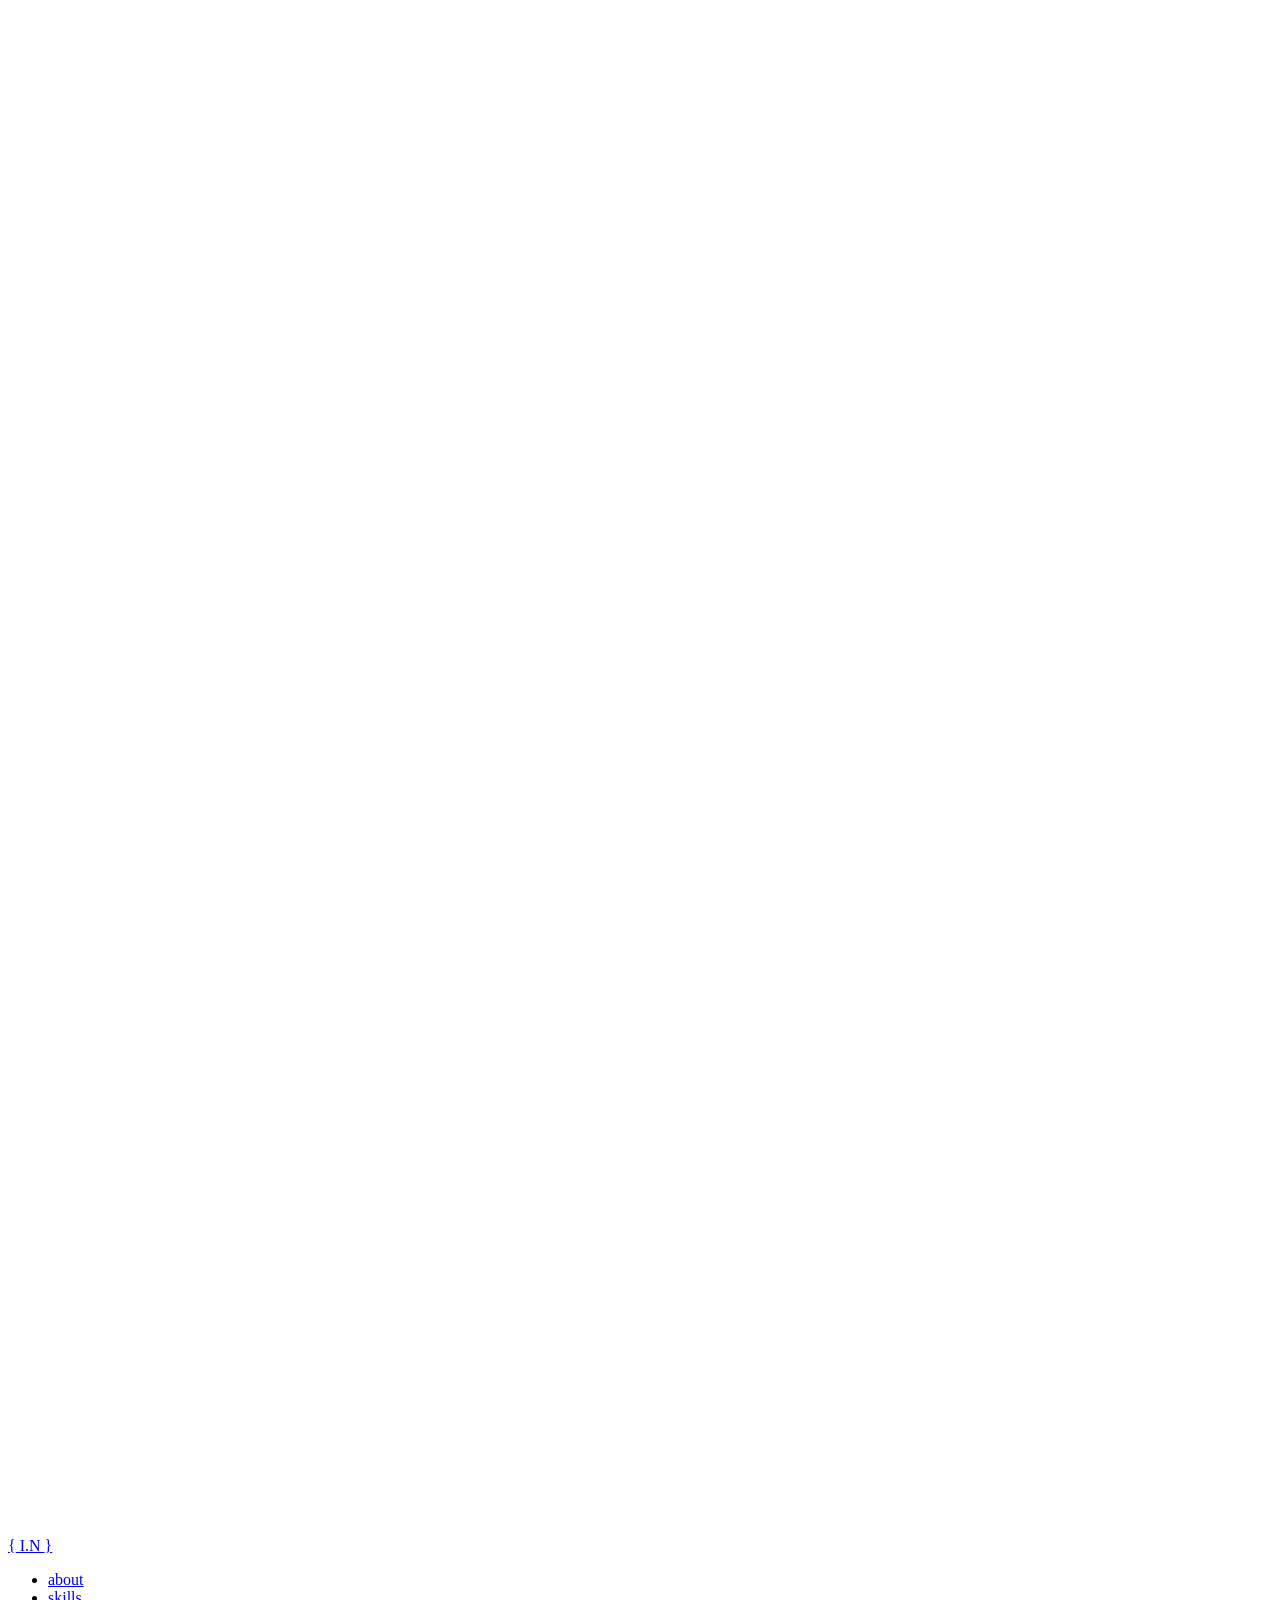
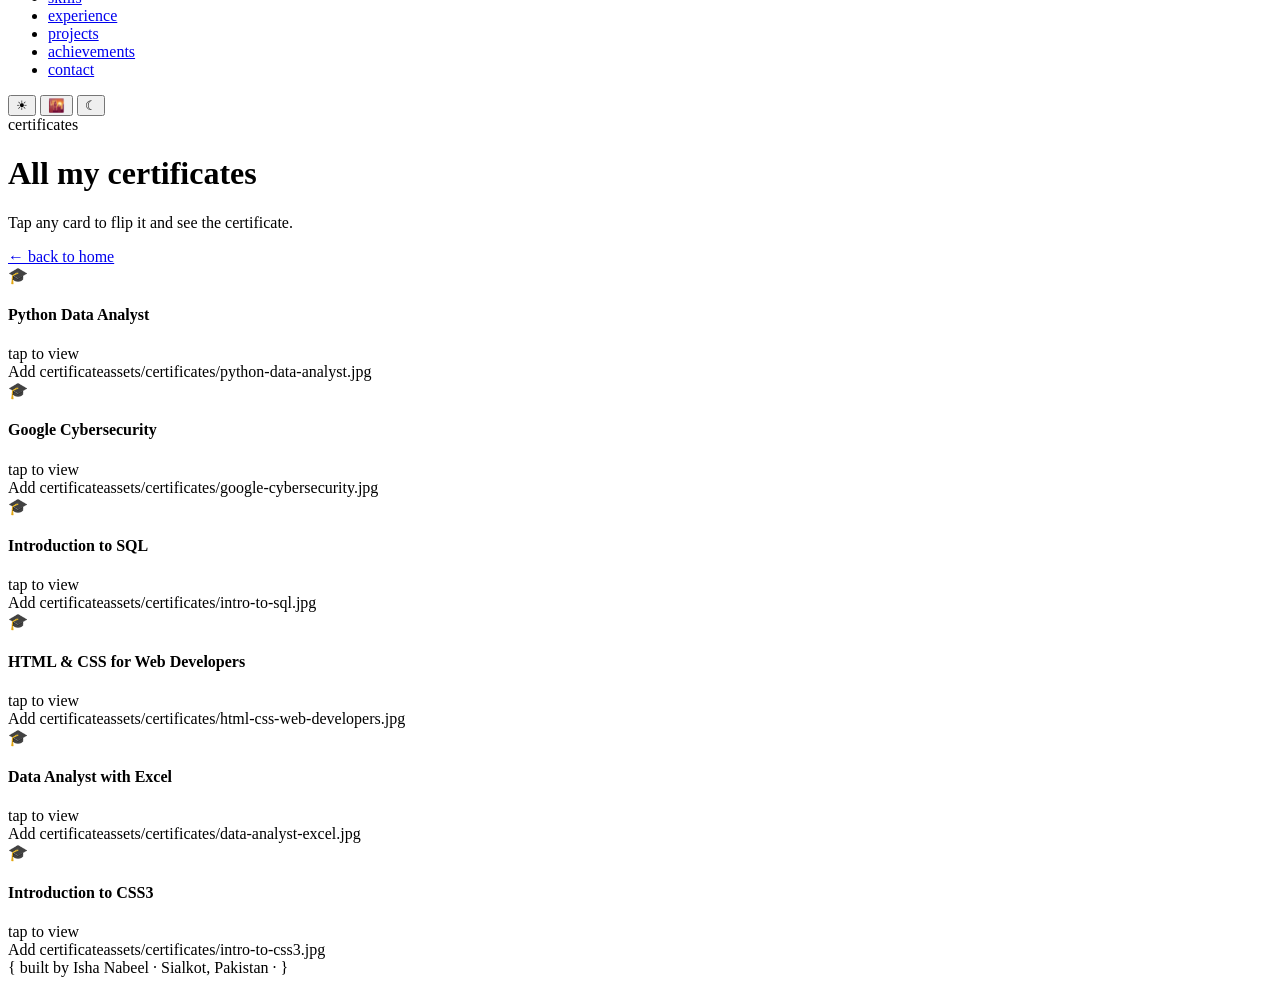
==== certificates.html @ 42d461b8 "Add files via upload" ====
<!DOCTYPE html>
<html lang="en" data-mode="day">
<head>
<meta charset="UTF-8">
<meta name="viewport" content="width=device-width, initial-scale=1.0">
<title>Certificates — Isha Nabeel</title>
<link rel="icon" type="image/png" href="favicon.png">
<link rel="preconnect" href="https://fonts.googleapis.com">
<link rel="preconnect" href="https://fonts.gstatic.com" crossorigin>
<link href="https://fonts.googleapis.com/css2?family=Space+Grotesk:wght@400;500;600;700&family=Inter:wght@400;500;600&family=JetBrains+Mono:wght@400;500;600&display=swap" rel="stylesheet">
<link rel="stylesheet" href="css/style.css">
</head>
<body data-page="certificates">

<div class="sky" id="sky">
  <div class="celestial"></div>
  <div class="cloud c1"><svg viewBox="0 0 200 80" fill="#ffffff"><ellipse cx="60" cy="50" rx="55" ry="26"/><ellipse cx="110" cy="35" rx="45" ry="30"/><ellipse cx="150" cy="52" rx="40" ry="22"/></svg></div>
  <div class="cloud c2"><svg viewBox="0 0 200 80" fill="#ffffff"><ellipse cx="60" cy="50" rx="55" ry="26"/><ellipse cx="110" cy="35" rx="45" ry="30"/><ellipse cx="150" cy="52" rx="40" ry="22"/></svg></div>
  <div class="cloud c3"><svg viewBox="0 0 200 80" fill="#ffffff"><ellipse cx="60" cy="50" rx="55" ry="26"/><ellipse cx="110" cy="35" rx="45" ry="30"/><ellipse cx="150" cy="52" rx="40" ry="22"/></svg></div>
  <div id="starfield"></div>
  <div id="fireflies"></div>
  <div class="skyline" id="skyline"></div>
</div>

<header>
  <a href="index.html" class="logo"><span class="bracket">{</span>&nbsp;I.N&nbsp;<span class="bracket">}</span></a>
  <nav>
    <ul>
      <li><a href="index.html#about" class="nav-link">about</a></li>
      <li><a href="index.html#skills" class="nav-link">skills</a></li>
      <li><a href="index.html#experience" class="nav-link">experience</a></li>
      <li><a href="projects.html" class="nav-link">projects</a></li>
      <li><a href="index.html#achievements" class="nav-link">achievements</a></li>
      <li><a href="index.html#contact" class="nav-link">contact</a></li>
    </ul>
  </nav>
  <div class="mode-toggle" id="modeToggle">
    <button data-mode="day" title="Day">☀</button>
    <button data-mode="evening" title="Evening">🌇</button>
    <button data-mode="night" title="Night">☾</button>
  </div>
</header>

<main>
  <div class="page-hero">
    <div class="eyebrow">certificates</div>
    <h1>All my certificates</h1>
    <p>Tap any card to flip it and see the certificate.</p>
    <a href="index.html" class="back-home">← back to home</a>
  </div>

  <section>
    <div class="flip-grid">
      <div class="flip-card reveal">
        <div class="flip-card-inner">
          <div class="flip-card-front">
            <span class="medal">🎓</span>
            <h4>Python Data Analyst</h4>
            <span class="flip-hint">tap to view</span>
          </div>
          <div class="flip-card-back">
            <img src="assets/certificates/python data analyst.jpg" alt="Python Data Analyst certificate" onerror="this.style.display='none'; this.nextElementSibling.style.display='flex';">
            <div class="img-placeholder">Add certificate<br><span>assets/certificates/python-data-analyst.jpg</span></div>
          </div>
        </div>
      </div>
      <div class="flip-card reveal">
        <div class="flip-card-inner">
          <div class="flip-card-front">
            <span class="medal">🎓</span>
            <h4>Google Cybersecurity</h4>
            <span class="flip-hint">tap to view</span>
          </div>
          <div class="flip-card-back">
            <img src="assets\certificates\GoogleCybersecurity.jpg" alt="Google Cybersecurity certificate" onerror="this.style.display='none'; this.nextElementSibling.style.display='flex';">
            <div class="img-placeholder">Add certificate<br><span>assets/certificates/google-cybersecurity.jpg</span></div>
          </div>
        </div>
      </div>
      <div class="flip-card reveal">
        <div class="flip-card-inner">
          <div class="flip-card-front">
            <span class="medal">🎓</span>
            <h4>Introduction to SQL</h4>
            <span class="flip-hint">tap to view</span>
          </div>
          <div class="flip-card-back">
            <img src="assets/certificates/SQL.jpg" alt="Introduction to SQL certificate" onerror="this.style.display='none'; this.nextElementSibling.style.display='flex';">
            <div class="img-placeholder">Add certificate<br><span>assets/certificates/intro-to-sql.jpg</span></div>
          </div>
        </div>
      </div>
      <div class="flip-card reveal">
        <div class="flip-card-inner">
          <div class="flip-card-front">
            <span class="medal">🎓</span>
            <h4>HTML &amp; CSS for Web Developers</h4>
            <span class="flip-hint">tap to view</span>
          </div>
          <div class="flip-card-back">
            <img src="assets/certificates/htmlcss.jpg" alt="HTML and CSS for Web Developers certificate" onerror="this.style.display='none'; this.nextElementSibling.style.display='flex';">
            <div class="img-placeholder">Add certificate<br><span>assets/certificates/html-css-web-developers.jpg</span></div>
          </div>
        </div>
      </div>
      <div class="flip-card reveal">
        <div class="flip-card-inner">
          <div class="flip-card-front">
            <span class="medal">🎓</span>
            <h4>Data Analyst with Excel</h4>
            <span class="flip-hint">tap to view</span>
          </div>
          <div class="flip-card-back">
            <img src="assets/certificates/data_analysis_excel.jpg" alt="Data Analyst with Excel certificate" onerror="this.style.display='none'; this.nextElementSibling.style.display='flex';">
            <div class="img-placeholder">Add certificate<br><span>assets/certificates/data-analyst-excel.jpg</span></div>
          </div>
        </div>
      </div>
      <div class="flip-card reveal">
        <div class="flip-card-inner">
          <div class="flip-card-front">
            <span class="medal">🎓</span>
            <h4>Introduction to CSS3</h4>
            <span class="flip-hint">tap to view</span>
          </div>
          <div class="flip-card-back">
            <img src="assets/certificates/intro to css3.jpg" alt="Introduction to CSS3 certificate" onerror="this.style.display='none'; this.nextElementSibling.style.display='flex';">
            <div class="img-placeholder">Add certificate<br><span>assets/certificates/intro-to-css3.jpg</span></div>
          </div>
        </div>
      </div>
    </div>
  </section>

  <footer>{ built by Isha Nabeel · Sialkot, Pakistan · <span id="year"></span> }</footer>
</main>

<script src="js/script.js"></script>
</body>
</html>
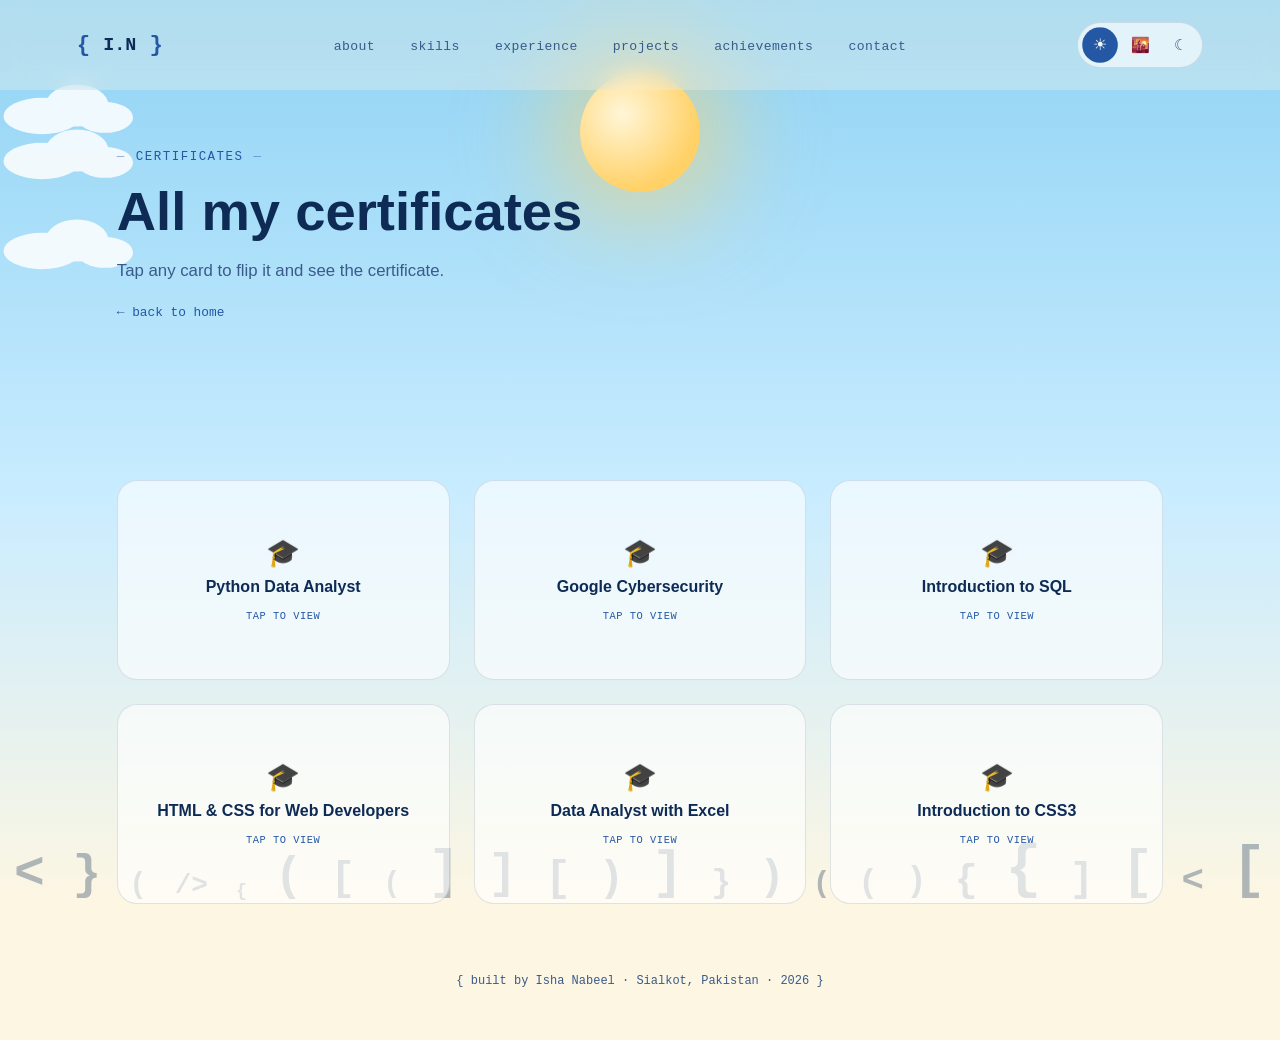
==== commit e04922a5: "Fix image source for Python Data Analyst certificate" ====
--- a/certificates.html
+++ b/certificates.html
@@ -59,7 +59,7 @@
             <span class="flip-hint">tap to view</span>
           </div>
           <div class="flip-card-back">
-            <img src="assets/certificates/python data analyst.jpg" alt="Python Data Analyst certificate" onerror="this.style.display='none'; this.nextElementSibling.style.display='flex';">
+            <img src="assets/certificates/pythondataanalyst.jpg" alt="Python Data Analyst certificate" onerror="this.style.display='none'; this.nextElementSibling.style.display='flex';">
             <div class="img-placeholder">Add certificate<br><span>assets/certificates/python-data-analyst.jpg</span></div>
           </div>
         </div>
--- a/css/style.css
+++ b/css/style.css
@@ -0,0 +1,304 @@
+/* ============ RESET & BASE ============ */
+* { margin:0; padding:0; box-sizing:border-box; }
+html { scroll-behavior:smooth; }
+body {
+  font-family:'Inter', sans-serif;
+  color: var(--text);
+  overflow-x:hidden;
+  background: var(--sky-bottom);
+  transition: color .8s ease, background .8s ease;
+}
+img { display:block; max-width:100%; }
+a { color:inherit; text-decoration:none; }
+ul { list-style:none; }
+::selection { background: var(--accent); color:#fff; }
+
+/* ============ MODE TOKENS ============ */
+:root {
+  --font-display:'Space Grotesk', sans-serif;
+  --font-mono:'JetBrains Mono', monospace;
+  --radius: 20px;
+}
+html[data-mode="day"] {
+  --sky-top:#8fd3f4;
+  --sky-mid:#c9ecff;
+  --sky-bottom:#fdf6e3;
+  --text:#0d2b55;
+  --text-soft:#3a5a8a;
+  --accent:#2457a4;
+  --accent-soft:#4a7fc1;
+  --card-bg: rgba(255,255,255,0.62);
+  --card-border: rgba(13,43,85,0.12);
+  --glow: #ffd166;
+}
+html[data-mode="evening"] {
+  --sky-top:#3b2a5c;
+  --sky-mid:#a8567e;
+  --sky-bottom:#ffb37a;
+  --text:#2c1b3d;
+  --text-soft:#5b3a63;
+  --accent:#c1487a;
+  --accent-soft:#e28a4d;
+  --card-bg: rgba(255,244,236,0.55);
+  --card-border: rgba(44,27,61,0.15);
+  --glow: #ff9d5c;
+}
+html[data-mode="night"] {
+  --sky-top:#050914;
+  --sky-mid:#0d2b55;
+  --sky-bottom:#1a3a6b;
+  --text:#eaf1fb;
+  --text-soft:#a8c8e8;
+  --accent:#a8c8e8;
+  --accent-soft:#4a7fc1;
+  --card-bg: rgba(13,43,85,0.45);
+  --card-border: rgba(168,200,232,0.18);
+  --glow:#a8c8e8;
+}
+
+/* ============ SKY BACKDROP ============ */
+.sky {
+  position:fixed; inset:0; z-index:-3; overflow:hidden;
+  background: linear-gradient(180deg, var(--sky-top) 0%, var(--sky-mid) 55%, var(--sky-bottom) 100%);
+  transition: background 1.4s ease;
+}
+.celestial {
+  position:absolute; left:50%; width:120px; height:120px; border-radius:50%;
+  transform:translateX(-50%);
+  transition: top 1.4s ease, background 1.4s ease, box-shadow 1.4s ease, opacity 1s ease;
+}
+html[data-mode="day"] .celestial { top:8%; background:radial-gradient(circle at 35% 35%, #fff6d8, #ffd166 70%); box-shadow:0 0 90px 30px rgba(255,209,102,0.55); }
+html[data-mode="evening"] .celestial { top:38%; background:radial-gradient(circle at 35% 35%, #ffe3c2, #ff8a4c 75%); box-shadow:0 0 110px 40px rgba(255,138,76,0.5); }
+html[data-mode="night"] .celestial { top:10%; width:80px; height:80px; background:radial-gradient(circle at 32% 32%, #ffffff, #dbe6f5 60%, #c3d3ea 100%); box-shadow:0 0 60px 12px rgba(220,232,248,0.35); }
+.celestial::after{ content:""; position:absolute; inset:0; border-radius:50%; opacity:0; transition:opacity 1s ease;}
+html[data-mode="night"] .celestial::after{
+  opacity:1;
+  background: radial-gradient(circle at 68% 30%, transparent 12%, rgba(160,180,210,0.55) 13%, transparent 14%),
+              radial-gradient(circle at 40% 60%, transparent 8%, rgba(160,180,210,0.5) 9%, transparent 10%),
+              radial-gradient(circle at 55% 45%, transparent 6%, rgba(160,180,210,0.5) 7%, transparent 8%);
+}
+@keyframes drift { from{ transform:translateX(-10%);} to{ transform:translateX(110%);} }
+.cloud { position:absolute; opacity:0; transition:opacity 1.2s ease; filter:blur(0.5px); }
+html[data-mode="day"] .cloud { opacity:0.85; }
+.cloud svg{ width:140px; }
+.cloud.c1{ top:14%; animation:drift 46s linear infinite; }
+.cloud.c2{ top:24%; width:90px; animation:drift 60s linear infinite; animation-delay:-15s;}
+.cloud.c3{ top:9%; animation:drift 70s linear infinite; animation-delay:-40s;}
+
+.star { position:absolute; width:3px; height:3px; background:#fff; border-radius:50%; opacity:0; transition:opacity 1.2s ease; }
+html[data-mode="night"] .star { opacity:var(--tw,1); animation: twinkle 3.2s ease-in-out infinite; }
+@keyframes twinkle { 0%,100%{ opacity:.25; transform:scale(1);} 50%{ opacity:1; transform:scale(1.4);} }
+
+.firefly{ position:absolute; width:5px; height:5px; border-radius:50%; background:#ffd39b; opacity:0; box-shadow:0 0 8px 2px rgba(255,180,110,0.8); transition:opacity 1.2s ease;}
+html[data-mode="evening"] .firefly{ opacity:.9; animation: floaty 7s ease-in-out infinite; }
+@keyframes floaty { 0%,100%{ transform:translate(0,0);} 25%{transform:translate(12px,-18px);} 50%{transform:translate(-8px,-6px);} 75%{transform:translate(10px,10px);} }
+
+.skyline { position:absolute; bottom:0; left:0; width:100%; display:flex; align-items:flex-end; justify-content:space-around; opacity:0.9; color: var(--text); transition:color 1.4s ease, opacity 1.4s ease; pointer-events:none; }
+.skyline span{ font-family:var(--font-mono); font-weight:600; line-height:1; opacity:.35; }
+
+/* ============ NAV ============ */
+header{
+  position:fixed; top:0; left:0; width:100%; z-index:50;
+  display:flex; align-items:center; justify-content:space-between;
+  padding:22px 6vw; backdrop-filter:blur(10px);
+  background: color-mix(in srgb, var(--sky-bottom) 30%, transparent);
+  transition:background .8s ease;
+}
+.logo{ font-family:var(--font-mono); font-weight:600; font-size:1.15rem; display:flex; align-items:center; gap:2px; color:var(--text);}
+.logo .bracket{ color:var(--accent); font-size:1.4rem; }
+nav ul{ display:flex; gap:2.2rem; }
+nav a{ font-family:var(--font-mono); font-size:.82rem; letter-spacing:.03em; color:var(--text-soft); position:relative; padding-bottom:4px;}
+nav a::after{ content:""; position:absolute; left:0; bottom:0; width:0; height:1.5px; background:var(--accent); transition:width .3s ease;}
+nav a:hover::after, nav a.active::after{ width:100%; }
+nav a:hover, nav a.active{ color:var(--text); }
+
+.mode-toggle{ display:flex; gap:6px; background:var(--card-bg); border:1px solid var(--card-border); border-radius:999px; padding:5px; }
+.mode-toggle button{
+  border:none; background:transparent; cursor:pointer; width:34px; height:34px; border-radius:999px;
+  display:flex; align-items:center; justify-content:center; font-size:15px; color:var(--text-soft);
+  transition:background .3s ease, color .3s ease, transform .3s ease;
+}
+.mode-toggle button.active{ background:var(--accent); color:#fff; transform:scale(1.05); }
+.mode-toggle button:hover{ transform:scale(1.1); }
+
+@media (max-width:820px){ nav ul{ display:none; } header{ padding:18px 5vw; } }
+
+/* ============ LAYOUT HELPERS ============ */
+section{ padding:140px 6vw 40px; max-width:1200px; margin:0 auto; position:relative; }
+.eyebrow{ font-family:var(--font-mono); font-size:.78rem; letter-spacing:.12em; text-transform:uppercase; color:var(--accent); display:flex; align-items:center; gap:10px; margin-bottom:18px;}
+.eyebrow::before, .eyebrow::after{ content:"—"; opacity:.5; }
+h1,h2,h3{ font-family:var(--font-display); font-weight:600; line-height:1.1; }
+.reveal{ opacity:0; transform:translateY(28px); transition:opacity .8s ease, transform .8s ease; }
+.reveal.in{ opacity:1; transform:translateY(0); }
+.section-title{ font-size:clamp(1.8rem,4vw,2.6rem); margin-bottom:36px; }
+
+/* ============ PAGE HERO (subpages: projects / certificates) ============ */
+.page-hero{ padding:150px 6vw 20px; max-width:1200px; margin:0 auto; }
+.page-hero h1{ font-size:clamp(2.2rem,5vw,3.4rem); color:var(--text); margin-bottom:16px; }
+.page-hero p{ color:var(--text-soft); font-size:1.05rem; max-width:600px; line-height:1.6; }
+.back-home{ display:inline-flex; align-items:center; gap:6px; font-family:var(--font-mono); font-size:.8rem; color:var(--accent); margin-top:20px; }
+.back-home:hover{ text-decoration:underline; }
+
+/* ============ HERO ============ */
+.hero{ min-height:100vh; display:flex; align-items:center; padding-top:120px; }
+.hero-grid{ display:grid; grid-template-columns:1.15fr 0.85fr; gap:40px; align-items:center; width:100%; }
+.hero-eyebrow{ font-family:var(--font-mono); color:var(--accent-soft); font-size:.9rem; letter-spacing:.08em; margin-bottom:18px; }
+.hero h1{ font-size:clamp(2.6rem, 6vw, 4.6rem); color:var(--text); }
+.hero h1 .accent{ color:var(--accent); }
+.hero-sub{ margin-top:22px; font-size:1.15rem; color:var(--text-soft); max-width:560px; line-height:1.6; min-height:1.6em; }
+.hero-sub .cursor{ display:inline-block; width:2px; background:var(--accent); margin-left:2px; animation:blink 1s step-end infinite; }
+@keyframes blink{ 50%{ opacity:0; } }
+.hero-actions{ display:flex; gap:16px; margin-top:36px; flex-wrap:wrap; }
+.btn{
+  font-family:var(--font-mono); font-size:.85rem; padding:14px 26px; border-radius:999px; border:1.5px solid var(--accent);
+  transition:transform .25s ease, background .25s ease, color .25s ease, box-shadow .25s ease; cursor:pointer; display:inline-flex; align-items:center; gap:8px;
+}
+.btn.primary{ background:var(--accent); color:#fff; }
+.btn.primary:hover{ transform:translateY(-3px); box-shadow:0 10px 26px -8px var(--accent); }
+.btn.ghost{ color:var(--text); }
+.btn.ghost:hover{ transform:translateY(-3px); background:var(--card-bg); }
+
+.hero-portrait{ position:relative; display:flex; justify-content:center; }
+.portrait-frame{
+  position:relative; width:min(360px,80%); aspect-ratio:1/1; border-radius:38% 62% 60% 40% / 45% 40% 60% 55%;
+  overflow:hidden; border:3px solid var(--card-border); box-shadow:0 30px 60px -20px rgba(0,0,0,0.35);
+  animation: blobFloat 8s ease-in-out infinite;
+  background: var(--card-bg);
+}
+@keyframes blobFloat{ 0%,100%{ border-radius:38% 62% 60% 40% / 45% 40% 60% 55%; transform:translateY(0);} 50%{ border-radius:58% 42% 40% 60% / 40% 60% 40% 60%; transform:translateY(-14px);} }
+.portrait-frame img{ position:absolute; inset:0; width:100%; height:100%; object-fit:cover; opacity:0; transition:opacity 1s ease; }
+.portrait-frame img.active{ opacity:1; }
+.portrait-ring{ position:absolute; inset:-14px; border-radius:inherit; border:1.5px dashed var(--accent-soft); opacity:.5; animation:spin 30s linear infinite; }
+@keyframes spin{ to{ transform:rotate(360deg);} }
+.chip-tag{
+  position:absolute; font-family:var(--font-mono); font-size:.72rem; padding:8px 14px; border-radius:999px;
+  background:var(--card-bg); border:1px solid var(--card-border); color:var(--text); backdrop-filter:blur(6px);
+  animation:floaty2 5s ease-in-out infinite;
+}
+@keyframes floaty2{ 0%,100%{ transform:translateY(0);} 50%{ transform:translateY(-10px);} }
+.chip-tag.t1{ top:6%; left:-4%; animation-delay:.2s; }
+.chip-tag.t2{ bottom:10%; right:-6%; animation-delay:1.2s; }
+.chip-tag.t3{ top:44%; right:-10%; animation-delay:.6s; }
+
+.scroll-cue{ position:absolute; bottom:26px; left:50%; transform:translateX(-50%); font-family:var(--font-mono); font-size:.7rem; color:var(--text-soft); display:flex; flex-direction:column; align-items:center; gap:8px; }
+.scroll-cue .line{ width:1.5px; height:34px; background:linear-gradient(var(--accent), transparent); animation:scrollLine 1.8s ease-in-out infinite; }
+@keyframes scrollLine{ 0%{ opacity:0; transform:scaleY(0.2); transform-origin:top;} 40%{opacity:1; transform:scaleY(1); transform-origin:top;} 100%{opacity:0; transform:scaleY(1); transform-origin:bottom;} }
+
+/* ============ ABOUT / STATS ============ */
+.about-grid{ display:grid; grid-template-columns:1.2fr 1fr; gap:50px; align-items:start; }
+.lede{ font-size:1.2rem; line-height:1.75; color:var(--text-soft); }
+.lede strong{ color:var(--text); font-weight:600; }
+.stats{ display:grid; grid-template-columns:1fr 1fr; gap:18px; }
+.stat-card{
+  background:var(--card-bg); border:1px solid var(--card-border); border-radius:var(--radius); padding:24px;
+  transition:transform .3s ease, box-shadow .3s ease;
+}
+.stat-card:hover{ transform:translateY(-6px); box-shadow:0 20px 40px -18px rgba(0,0,0,0.3); }
+.stat-num{ font-family:var(--font-display); font-size:2.4rem; color:var(--accent); }
+.stat-label{ font-family:var(--font-mono); font-size:.75rem; color:var(--text-soft); margin-top:6px; letter-spacing:.03em; }
+
+/* ============ SKILLS ============ */
+.skill-groups{ display:grid; grid-template-columns:repeat(2,1fr); gap:30px; }
+.skill-group{ background:var(--card-bg); border:1px solid var(--card-border); border-radius:var(--radius); padding:28px; }
+.skill-group h3{ font-size:1.05rem; margin-bottom:16px; color:var(--text); }
+.tag-cloud{ display:flex; flex-wrap:wrap; gap:9px; }
+.tag{
+  font-family:var(--font-mono); font-size:.78rem; padding:7px 13px; border-radius:8px; border:1px solid var(--card-border);
+  color:var(--text-soft); opacity:0; transform:translateY(10px); transition:opacity .5s ease, transform .5s ease, background .25s ease, color .25s ease, border-color .25s ease;
+}
+.skill-group.in .tag{ opacity:1; transform:translateY(0); }
+.tag:hover{ background:var(--accent); color:#fff; border-color:var(--accent); }
+
+/* ============ TIMELINE (experience + education) ============ */
+.timeline{ position:relative; padding-left:34px; }
+.timeline::before{ content:""; position:absolute; left:6px; top:6px; bottom:6px; width:1.5px; background:linear-gradient(var(--accent), transparent); }
+.tl-item{ position:relative; padding-bottom:38px; }
+.tl-item:last-child{ padding-bottom:0; }
+.tl-item::before{ content:""; position:absolute; left:-34px; top:4px; width:11px; height:11px; border-radius:50%; background:var(--accent); box-shadow:0 0 0 4px var(--card-bg); }
+.tl-date{ font-family:var(--font-mono); font-size:.75rem; color:var(--accent-soft); margin-bottom:6px; display:block;}
+.tl-item h3{ font-size:1.15rem; margin-bottom:4px; }
+.tl-item .org{ color:var(--text-soft); font-size:.92rem; margin-bottom:8px; }
+.tl-item p{ color:var(--text-soft); line-height:1.6; font-size:.95rem; max-width:600px; }
+
+/* ============ PROJECTS (larger cards, 3-per-row grid) ============ */
+.project-grid{ display:grid; grid-template-columns:repeat(3,1fr); gap:28px; }
+.project-card{
+  background:var(--card-bg); border:1px solid var(--card-border); border-radius:var(--radius); padding:36px 30px;
+  transition:transform .4s cubic-bezier(.2,.9,.3,1.2), box-shadow .4s ease, border-color .3s ease;
+  position:relative; overflow:hidden; min-height:280px; display:flex; flex-direction:column;
+}
+.project-card::before{
+  content:""; position:absolute; top:-40%; right:-40%; width:70%; height:70%; border-radius:50%;
+  background:radial-gradient(circle, var(--accent) 0%, transparent 70%); opacity:0; transition:opacity .4s ease;
+}
+.project-card:hover{ transform:translateY(-8px) rotate(-0.4deg); box-shadow:0 24px 50px -20px rgba(0,0,0,0.35); border-color:var(--accent); }
+.project-card:hover::before{ opacity:.15; }
+.project-stack{ font-family:var(--font-mono); font-size:.72rem; color:var(--accent); letter-spacing:.04em; margin-bottom:14px; }
+.project-card h3{ font-size:1.3rem; margin-bottom:14px; }
+.project-card p{ color:var(--text-soft); font-size:.95rem; line-height:1.7; flex-grow:1; }
+
+.view-all-wrap{ display:flex; justify-content:center; margin-top:44px; }
+
+.github-cta{ text-align:center; margin-top:70px; padding:50px 6vw; background:var(--card-bg); border:1px solid var(--card-border); border-radius:var(--radius); }
+.github-cta h3{ font-size:1.5rem; margin-bottom:12px; }
+.github-cta p{ color:var(--text-soft); margin-bottom:26px; }
+
+/* ============ FLIP CARDS (certificates + achievements) ============ */
+.flip-grid{ display:grid; grid-template-columns:repeat(3,1fr); gap:24px; perspective:1200px; }
+.flip-card{ height:200px; cursor:pointer; }
+.flip-card-inner{
+  position:relative; width:100%; height:100%; text-align:center;
+  transition:transform .7s cubic-bezier(.3,.9,.3,1.1); transform-style:preserve-3d;
+}
+.flip-card.flipped .flip-card-inner{ transform:rotateY(180deg); }
+.flip-card-front, .flip-card-back{
+  position:absolute; inset:0; -webkit-backface-visibility:hidden; backface-visibility:hidden;
+  border-radius:var(--radius); border:1px solid var(--card-border); background:var(--card-bg);
+  display:flex; flex-direction:column; align-items:center; justify-content:center; padding:22px;
+}
+.flip-card-front{ gap:8px; }
+.flip-card-front .medal{ font-size:1.7rem; animation:swing 3.4s ease-in-out infinite; transform-origin:top center; }
+@keyframes swing{ 0%,100%{ transform:rotate(-6deg);} 50%{ transform:rotate(6deg);} }
+.flip-card-front h4{ font-family:var(--font-display); font-size:1rem; line-height:1.3; }
+.flip-card-front span.meta{ font-family:var(--font-mono); font-size:.72rem; color:var(--text-soft); }
+.flip-hint{ font-family:var(--font-mono); font-size:.65rem; color:var(--accent); letter-spacing:.05em; text-transform:uppercase; margin-top:4px; }
+.flip-card-back{ transform:rotateY(180deg); overflow:hidden; padding:0; }
+.flip-card-back img{ width:100%; height:100%; object-fit:cover; }
+.img-placeholder{
+  display:none; width:100%; height:100%; align-items:center; justify-content:center; flex-direction:column; gap:6px;
+  font-family:var(--font-mono); font-size:.7rem; color:var(--text-soft); text-align:center; padding:14px;
+  border:1.5px dashed var(--card-border); border-radius:var(--radius); background:var(--card-bg);
+}
+.img-placeholder span{ font-size:.62rem; opacity:.7; word-break:break-all; }
+
+/* ============ ACHIEVEMENTS ============ */
+.ach-grid{ display:grid; grid-template-columns:repeat(3,1fr); gap:20px; }
+
+/* ============ CERT MARQUEE (kept for optional use) ============ */
+.marquee{ overflow:hidden; position:relative; -webkit-mask-image:linear-gradient(90deg,transparent,#000 8%,#000 92%,transparent); mask-image:linear-gradient(90deg,transparent,#000 8%,#000 92%,transparent); }
+.marquee-track{ display:flex; gap:16px; width:max-content; animation:marquee 26s linear infinite; }
+.marquee:hover .marquee-track{ animation-play-state:paused; }
+@keyframes marquee{ from{ transform:translateX(0);} to{ transform:translateX(-50%);} }
+.cert-pill{ font-family:var(--font-mono); font-size:.82rem; white-space:nowrap; padding:12px 22px; border-radius:999px; background:var(--card-bg); border:1px solid var(--card-border); color:var(--text); }
+
+/* ============ CONTACT ============ */
+.contact-wrap{ text-align:center; padding-bottom:100px; }
+.contact-wrap h2{ font-size:clamp(2rem,5vw,3.2rem); margin-bottom:18px; }
+.contact-wrap p{ color:var(--text-soft); max-width:520px; margin:0 auto 34px; font-size:1.05rem; }
+.contact-links{ display:flex; gap:18px; justify-content:center; flex-wrap:wrap; }
+footer{ text-align:center; padding:30px 6vw 50px; font-family:var(--font-mono); font-size:.75rem; color:var(--text-soft); }
+
+@media(max-width:900px){
+  .hero-grid, .about-grid, .skill-groups{ grid-template-columns:1fr; }
+  .project-grid, .flip-grid, .ach-grid{ grid-template-columns:1fr 1fr; }
+  .hero{ padding-top:160px; }
+  .hero-portrait{ order:-1; }
+}
+@media(max-width:560px){
+  .project-grid, .flip-grid, .ach-grid{ grid-template-columns:1fr; }
+  .stats{ grid-template-columns:1fr; }
+}
+
+@media (prefers-reduced-motion: reduce){
+  *{ animation-duration:0.001ms !important; animation-iteration-count:1 !important; transition-duration:0.2s !important; }
+}
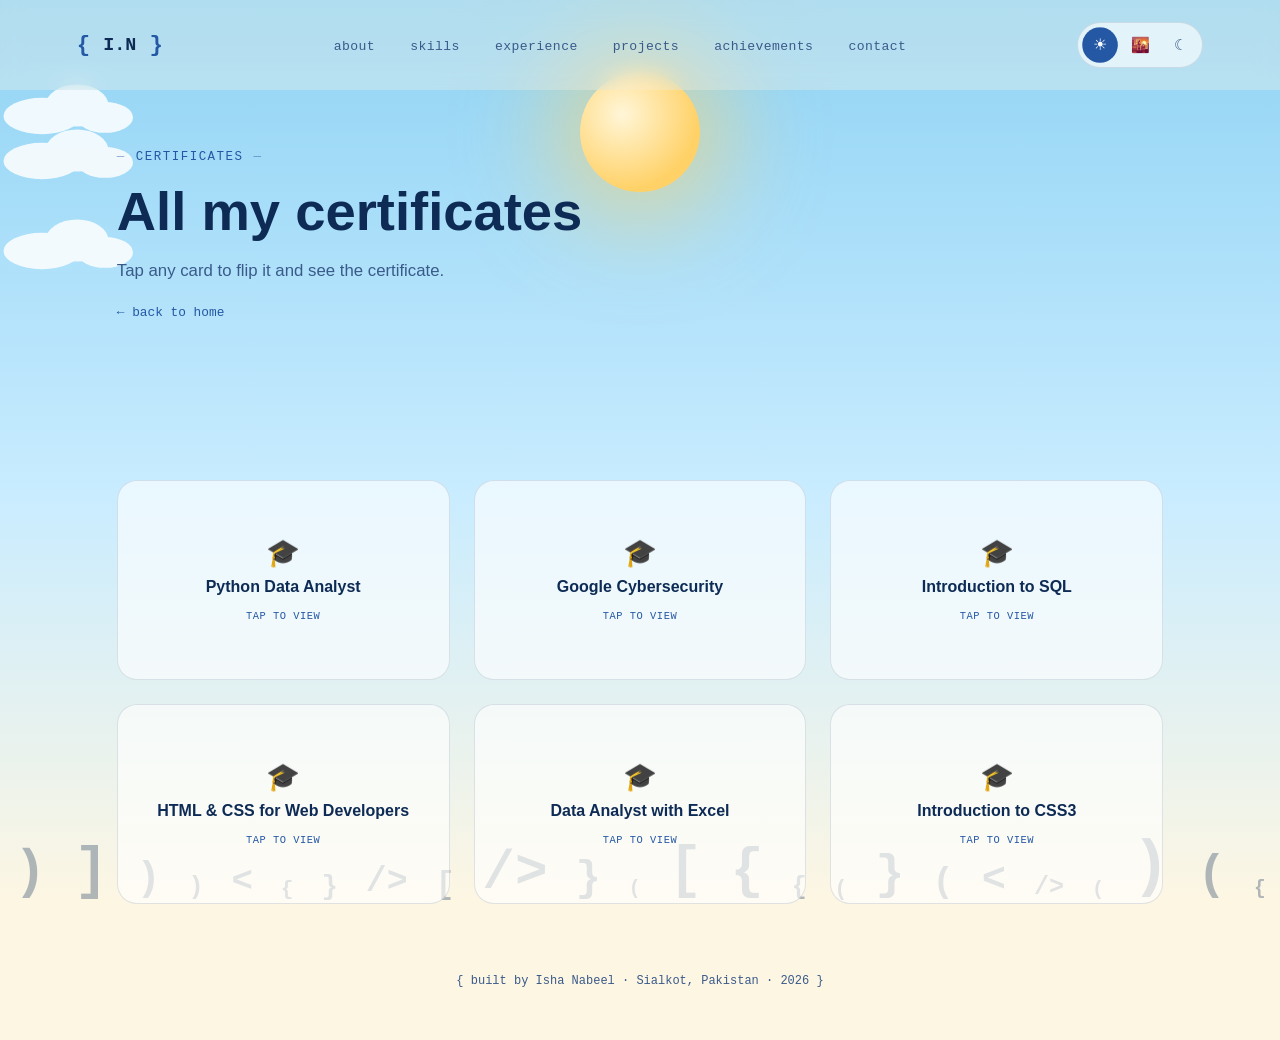
==== commit 000892c2: "Fix image filename case in certificates.html" ====
--- a/certificates.html
+++ b/certificates.html
@@ -59,7 +59,7 @@
             <span class="flip-hint">tap to view</span>
           </div>
           <div class="flip-card-back">
-            <img src="assets/certificates/pythondataanalyst.jpg" alt="Python Data Analyst certificate" onerror="this.style.display='none'; this.nextElementSibling.style.display='flex';">
+            <img src="assets/certificates/Pythondataanalyst.jpg" alt="Python Data Analyst certificate" onerror="this.style.display='none'; this.nextElementSibling.style.display='flex';">
             <div class="img-placeholder">Add certificate<br><span>assets/certificates/python-data-analyst.jpg</span></div>
           </div>
         </div>
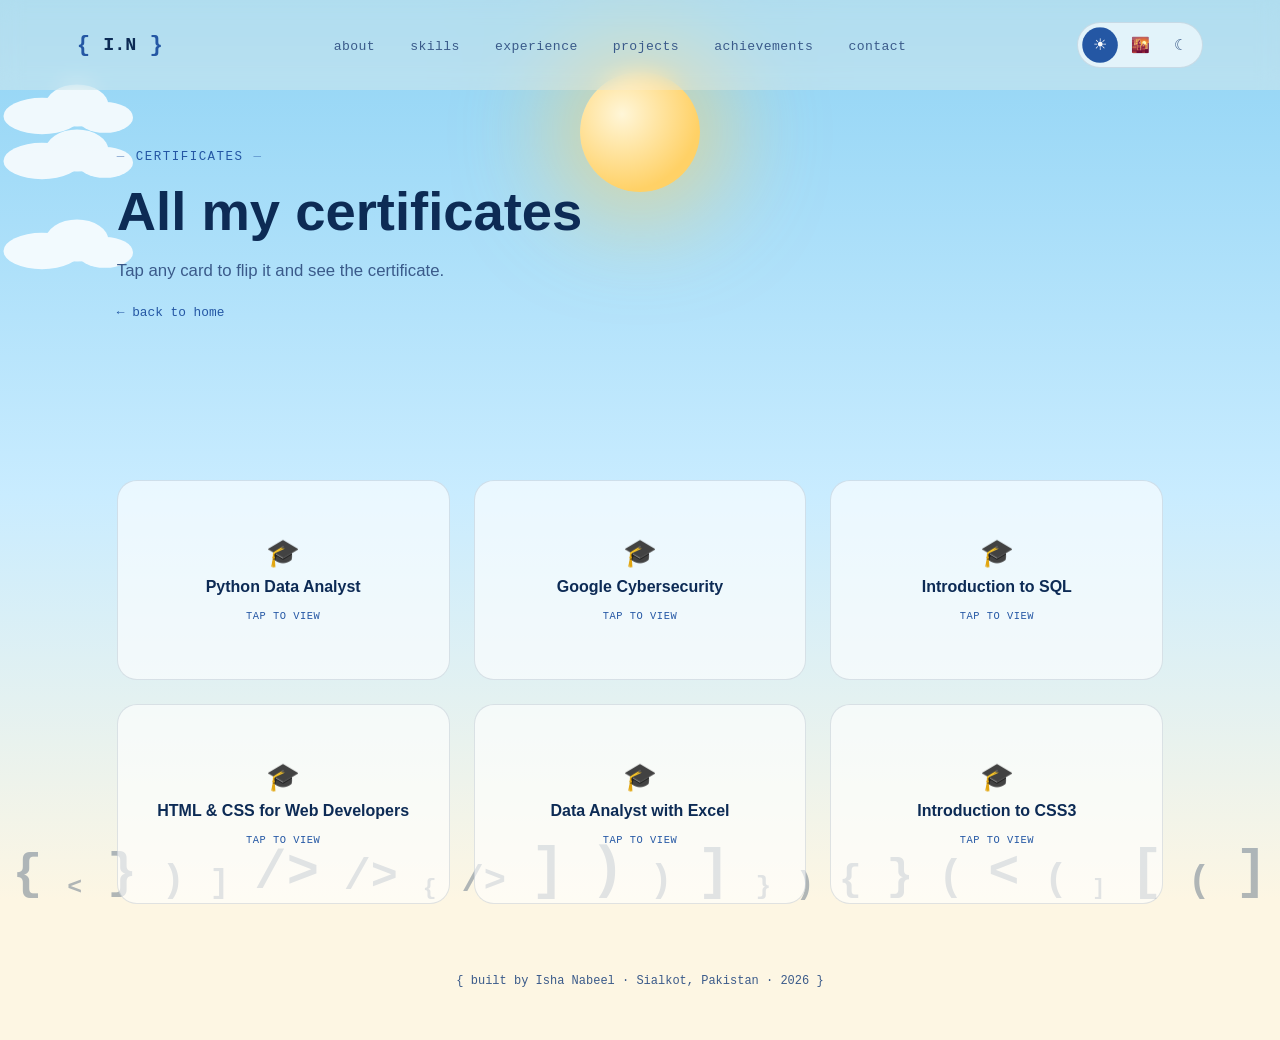
==== commit cde3755b: "Update image source path for Python Data Analyst certificate" ====
--- a/certificates.html
+++ b/certificates.html
@@ -59,7 +59,7 @@
             <span class="flip-hint">tap to view</span>
           </div>
           <div class="flip-card-back">
-            <img src="assets/certificates/Pythondataanalyst.jpg" alt="Python Data Analyst certificate" onerror="this.style.display='none'; this.nextElementSibling.style.display='flex';">
+            <img src="~/assets/certificates/Pythondataanalyst.jpg" alt="Python Data Analyst certificate" onerror="this.style.display='none'; this.nextElementSibling.style.display='flex';">
             <div class="img-placeholder">Add certificate<br><span>assets/certificates/python-data-analyst.jpg</span></div>
           </div>
         </div>
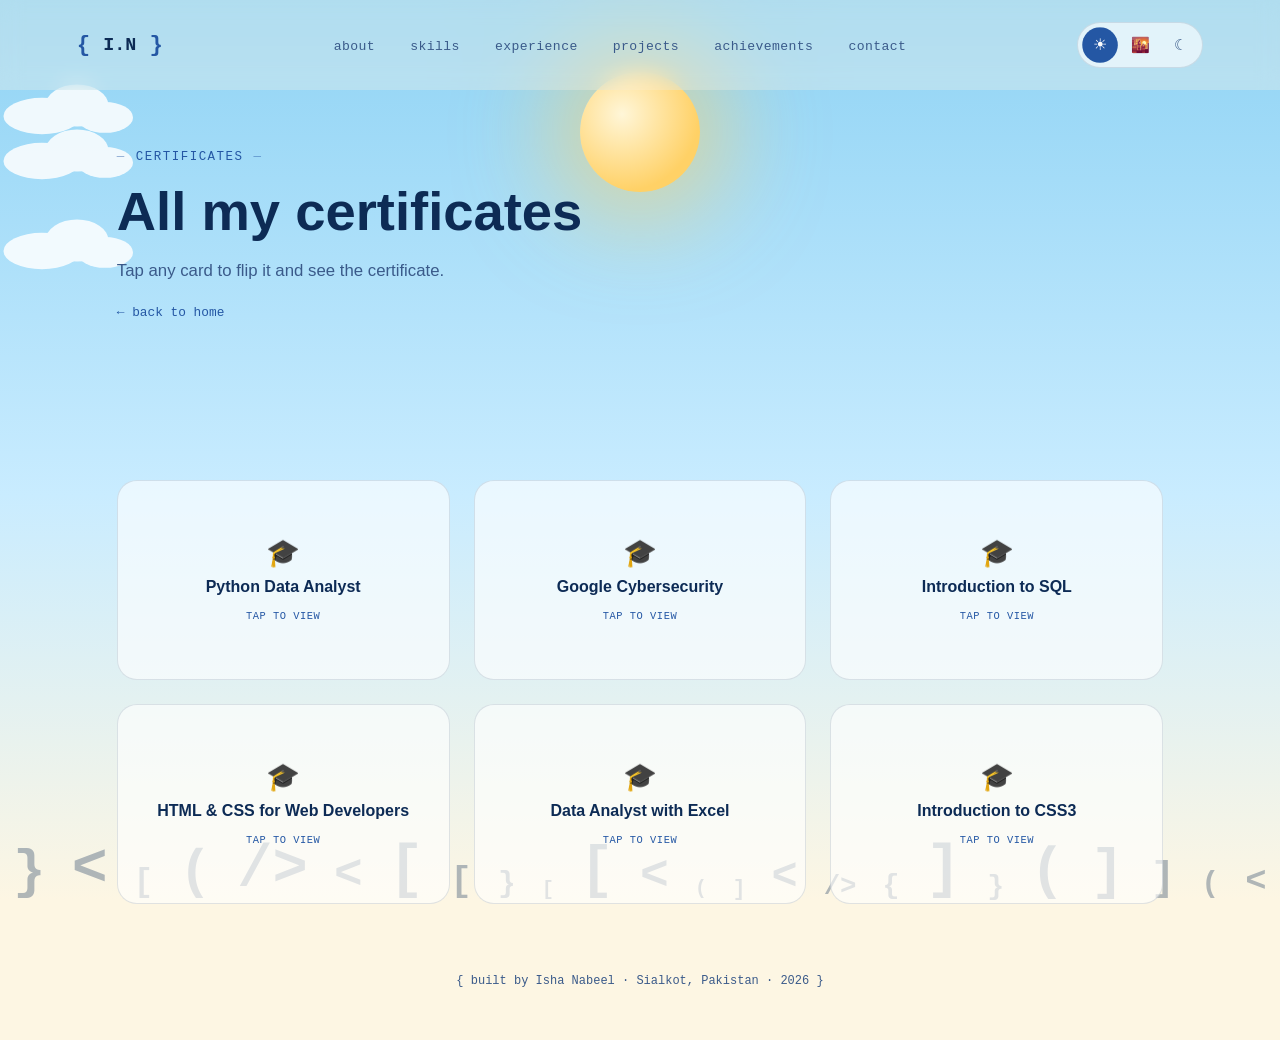
==== commit 434be653: "Fix image source path for Python Data Analyst certificate" ====
--- a/certificates.html
+++ b/certificates.html
@@ -59,7 +59,7 @@
             <span class="flip-hint">tap to view</span>
           </div>
           <div class="flip-card-back">
-            <img src="~/assets/certificates/Pythondataanalyst.jpg" alt="Python Data Analyst certificate" onerror="this.style.display='none'; this.nextElementSibling.style.display='flex';">
+            <img src="assets/certificates/Pythondataanalyst.jpg" alt="Python Data Analyst certificate" onerror="this.style.display='none'; this.nextElementSibling.style.display='flex';">
             <div class="img-placeholder">Add certificate<br><span>assets/certificates/python-data-analyst.jpg</span></div>
           </div>
         </div>
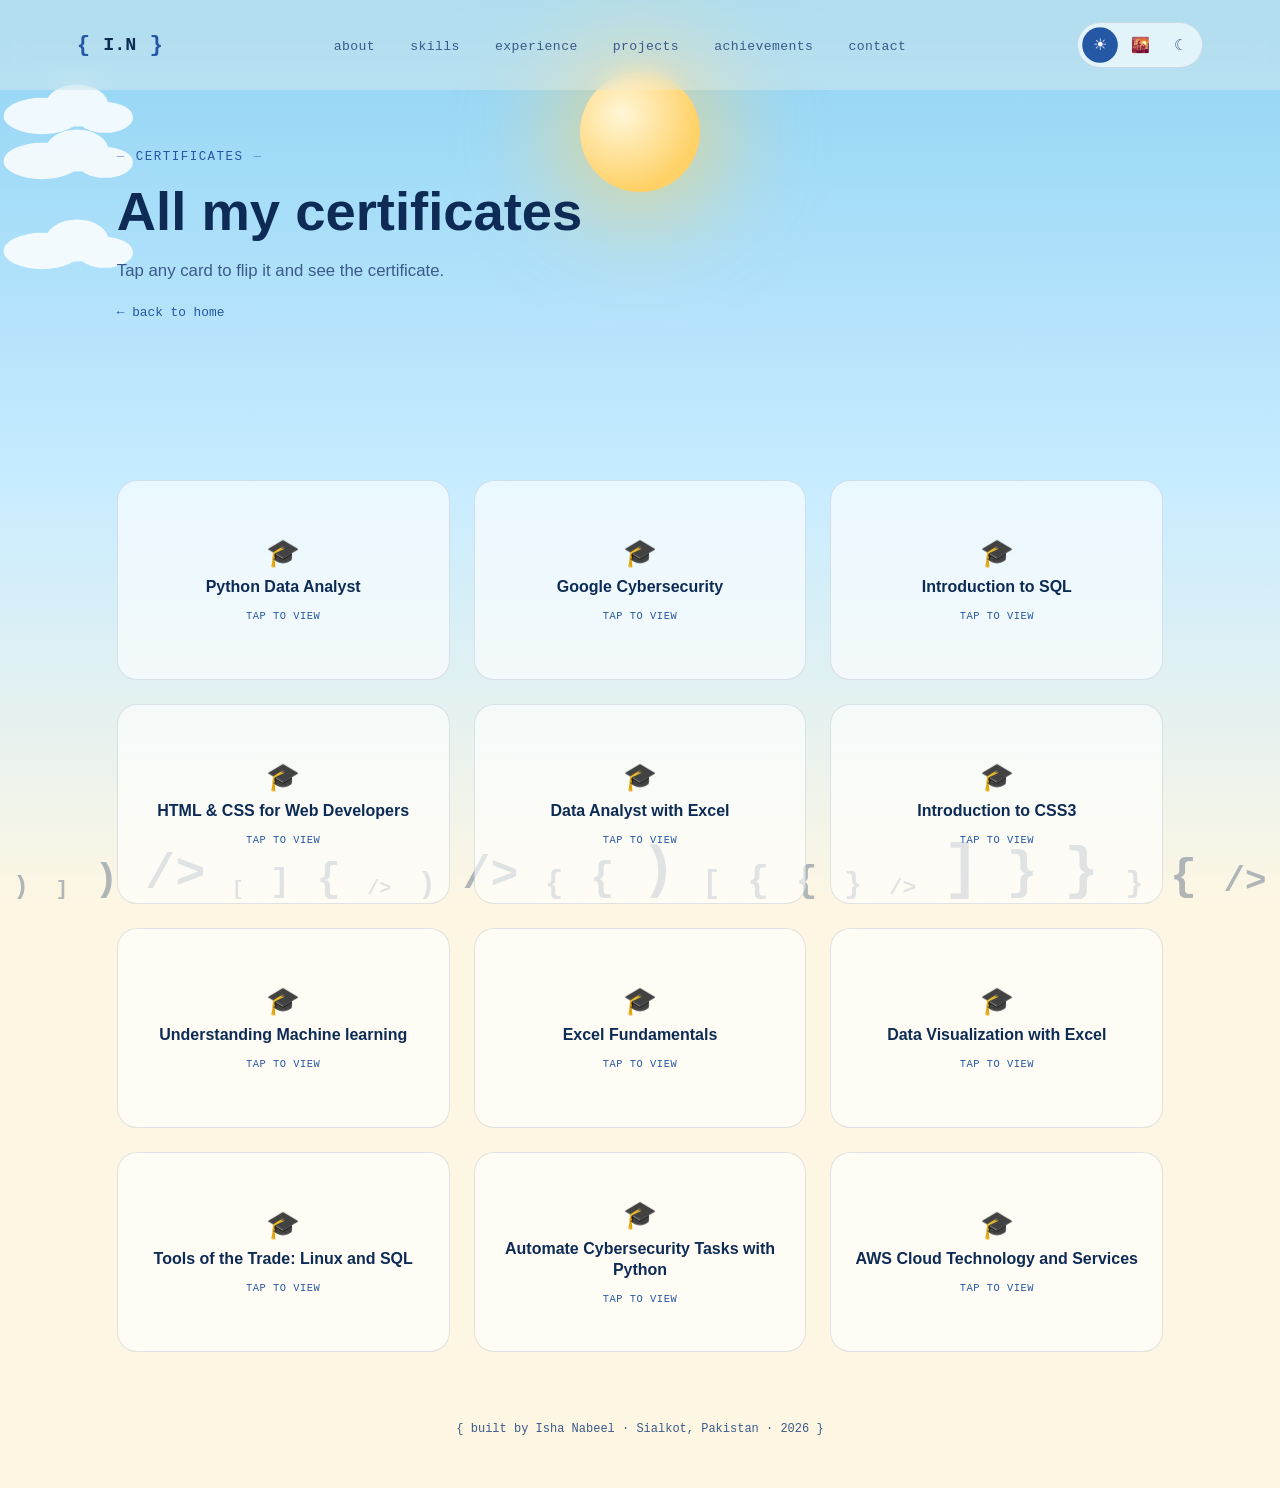
==== commit a5849a1d: "second commit" ====
--- a/certificates.html
+++ b/certificates.html
@@ -59,7 +59,7 @@
             <span class="flip-hint">tap to view</span>
           </div>
           <div class="flip-card-back">
-            <img src="assets/certificates/Pythondataanalyst.jpg" alt="Python Data Analyst certificate" onerror="this.style.display='none'; this.nextElementSibling.style.display='flex';">
+            <img src="assets/certificates/python data analyst.jpg" alt="Python Data Analyst certificate" onerror="this.style.display='none'; this.nextElementSibling.style.display='flex';">
             <div class="img-placeholder">Add certificate<br><span>assets/certificates/python-data-analyst.jpg</span></div>
           </div>
         </div>
@@ -125,11 +125,90 @@
           </div>
           <div class="flip-card-back">
             <img src="assets/certificates/intro to css3.jpg" alt="Introduction to CSS3 certificate" onerror="this.style.display='none'; this.nextElementSibling.style.display='flex';">
-            <div class="img-placeholder">Add certificate<br><span>assets/certificates/intro-to-css3.jpg</span></div>
+            <div class="img-placeholder">certificate<br><span>assets/certificates/intro-to-css3.jpg</span></div>
+          </div>
+        </div>
+      </div>
+      <div class="flip-card reveal">
+        <div class="flip-card-inner">
+          <div class="flip-card-front">
+            <span class="medal">🎓</span>
+            <h4>Understanding Machine learning</h4>
+            <span class="flip-hint">tap to view</span>
+          </div>
+          <div class="flip-card-back">
+            <img src="assets/certificates/ML.jpg" alt="Introduction to CSS3 certificate" onerror="this.style.display='none'; this.nextElementSibling.style.display='flex';">
+            <div class="img-placeholder">certificate<br><span>assets/certificates/intro-to-css3.jpg</span></div>
+          </div>
+        </div>
+      </div>
+      <div class="flip-card reveal">
+        <div class="flip-card-inner">
+          <div class="flip-card-front">
+            <span class="medal">🎓</span>
+            <h4>Excel Fundamentals</h4>
+            <span class="flip-hint">tap to view</span>
+          </div>
+          <div class="flip-card-back">
+            <img src="assets/certificates/excel1.jpg" alt="Introduction to CSS3 certificate" onerror="this.style.display='none'; this.nextElementSibling.style.display='flex';">
+            <div class="img-placeholder">certificate<br><span>assets/certificates/intro-to-css3.jpg</span></div>
+          </div>
+        </div>
+      </div>
+      <div class="flip-card reveal">
+        <div class="flip-card-inner">
+          <div class="flip-card-front">
+            <span class="medal">🎓</span>
+            <h4>Data Visualization with Excel</h4>
+            <span class="flip-hint">tap to view</span>
+          </div>
+          <div class="flip-card-back">
+            <img src="assets/certificates/excel2.jpg" alt="Introduction to CSS3 certificate" onerror="this.style.display='none'; this.nextElementSibling.style.display='flex';">
+            <div class="img-placeholder">certificate<br><span>assets/certificates/intro-to-css3.jpg</span></div>
+          </div>
+        </div>
+      </div>
+       <div class="flip-card reveal">
+        <div class="flip-card-inner">
+          <div class="flip-card-front">
+            <span class="medal">🎓</span>
+            <h4>Tools of the Trade: Linux and SQL</h4>
+            <span class="flip-hint">tap to view</span>
+          </div>
+          <div class="flip-card-back">
+            <img src="assets/certificates/google4.jpg" alt="Introduction to CSS3 certificate" onerror="this.style.display='none'; this.nextElementSibling.style.display='flex';">
+            <div class="img-placeholder">certificate<br><span>assets/certificates/intro-to-css3.jpg</span></div>
+          </div>
+        </div>
+      </div>
+      <div class="flip-card reveal">
+        <div class="flip-card-inner">
+          <div class="flip-card-front">
+            <span class="medal">🎓</span>
+            <h4>Automate Cybersecurity Tasks with Python</h4>
+            <span class="flip-hint">tap to view</span>
+          </div>
+          <div class="flip-card-back">
+            <img src="assets/certificates/google7.jpg" alt="Introduction to CSS3 certificate" onerror="this.style.display='none'; this.nextElementSibling.style.display='flex';">
+            <div class="img-placeholder">certificate<br><span>assets/certificates/intro-to-css3.jpg</span></div>
+          </div>
+        </div>
+      </div>
+      <div class="flip-card reveal">
+        <div class="flip-card-inner">
+          <div class="flip-card-front">
+            <span class="medal">🎓</span>
+            <h4> AWS Cloud Technology and Services</h4>
+            <span class="flip-hint">tap to view</span>
+          </div>
+          <div class="flip-card-back">
+            <img src="assets/certificates/certificate.jpg" alt="Introduction to CSS3 certificate" onerror="this.style.display='none'; this.nextElementSibling.style.display='flex';">
+            <div class="img-placeholder">certificate<br><span>assets/certificates/intro-to-css3.jpg</span></div>
           </div>
         </div>
       </div>
     </div>
+   
   </section>
 
   <footer>{ built by Isha Nabeel · Sialkot, Pakistan · <span id="year"></span> }</footer>
--- a/css/style.css
+++ b/css/style.css
@@ -30,6 +30,12 @@
   --card-bg: rgba(255,255,255,0.62);
   --card-border: rgba(13,43,85,0.12);
   --glow: #ffd166;
+  --sticky-bg:#CFE8FA;
+  --sticky-text:#1B4E9B;
+  --sticky-tape: rgba(255,255,255,0.6);
+    --badge-bg:#DCEBFF;
+  --badge-border:#5B9EF2;
+  --badge-text:#1B4E9B;
 }
 html[data-mode="evening"] {
   --sky-top:#3b2a5c;
@@ -42,6 +48,12 @@
   --card-bg: rgba(255,244,236,0.55);
   --card-border: rgba(44,27,61,0.15);
   --glow: #ff9d5c;
+  --sticky-bg:#FCE1F0;
+  --sticky-text:#9B1B5C;
+  --sticky-tape: rgba(255,255,255,0.5);
+  --badge-bg:#FCE1F0;
+  --badge-border:#F27CB0;
+  --badge-text:#9B1B5C;
 }
 html[data-mode="night"] {
   --sky-top:#050914;
@@ -54,7 +66,14 @@
   --card-bg: rgba(13,43,85,0.45);
   --card-border: rgba(168,200,232,0.18);
   --glow:#a8c8e8;
-}
+  --sticky-bg:#b6bec82e;
+  --sticky-text:#ffffff;
+  --sticky-tape: rgba(166, 150, 150, 0.15);
+  --badge-bg: rgba(168,200,232,0.12);
+  --badge-border:#a8c8e8;
+  --badge-text:#eaf1fb;
+}
+
 
 /* ============ SKY BACKDROP ============ */
 .sky {
@@ -120,8 +139,6 @@
 }
 .mode-toggle button.active{ background:var(--accent); color:#fff; transform:scale(1.05); }
 .mode-toggle button:hover{ transform:scale(1.1); }
-
-@media (max-width:820px){ nav ul{ display:none; } header{ padding:18px 5vw; } }
 
 /* ============ LAYOUT HELPERS ============ */
 section{ padding:140px 6vw 40px; max-width:1200px; margin:0 auto; position:relative; }
@@ -185,17 +202,57 @@
 @keyframes scrollLine{ 0%{ opacity:0; transform:scaleY(0.2); transform-origin:top;} 40%{opacity:1; transform:scaleY(1); transform-origin:top;} 100%{opacity:0; transform:scaleY(1); transform-origin:bottom;} }
 
 /* ============ ABOUT / STATS ============ */
+/* Stats render as sticky-note style cards, 2 per row, centered under the intro copy */
 .about-grid{ display:grid; grid-template-columns:1.2fr 1fr; gap:50px; align-items:start; }
 .lede{ font-size:1.2rem; line-height:1.75; color:var(--text-soft); }
 .lede strong{ color:var(--text); font-weight:600; }
-.stats{ display:grid; grid-template-columns:1fr 1fr; gap:18px; }
-.stat-card{
-  background:var(--card-bg); border:1px solid var(--card-border); border-radius:var(--radius); padding:24px;
-  transition:transform .3s ease, box-shadow .3s ease;
-}
-.stat-card:hover{ transform:translateY(-6px); box-shadow:0 20px 40px -18px rgba(0,0,0,0.3); }
-.stat-num{ font-family:var(--font-display); font-size:2.4rem; color:var(--accent); }
-.stat-label{ font-family:var(--font-mono); font-size:.75rem; color:var(--text-soft); margin-top:6px; letter-spacing:.03em; }
+
+.stats-notes{
+  display:grid;
+  grid-template-columns:repeat(2, minmax(160px, 1fr));
+  gap:36px 28px;
+  padding:20px 0;
+  max-width:640px;
+  margin:0 auto;
+}
+.stat-sticky{
+  padding:22px 20px 26px;
+  box-shadow:2px 4px 10px rgba(23,24,28,0.18);
+  position:relative;
+  font-family:'Space Grotesk', sans-serif;
+  background: var(--sticky-bg);
+  transition: background .8s ease;
+}
+.stat-sticky::before{
+  content:"";
+  position:absolute;
+  top:-10px; left:50%;
+  transform:translateX(-50%) rotate(-3deg);
+  width:46px; height:16px;
+  background: var(--sticky-tape);
+  border:1px solid rgba(0,0,0,0.05);
+}
+.stat-num{
+  font-size:40px;
+  font-weight:700;
+  color: var(--sticky-text);
+  line-height:1;
+  margin-bottom:8px;
+  transition: color .8s ease;
+}
+
+
+.rot-l{ transform:rotate(-3deg); }
+.rot-r{ transform:rotate(2.5deg); }
+.rot-l-sm{ transform:rotate(-1.5deg); }
+.rot-r-sm{ transform:rotate(1.5deg); }
+
+
+.stat-lbl{
+  font-family:var(--font-mono);
+  font-size:13px;
+  color:#edeeec;
+}
 
 /* ============ SKILLS ============ */
 .skill-groups{ display:grid; grid-template-columns:repeat(2,1fr); gap:30px; }
@@ -242,6 +299,54 @@
 .github-cta{ text-align:center; margin-top:70px; padding:50px 6vw; background:var(--card-bg); border:1px solid var(--card-border); border-radius:var(--radius); }
 .github-cta h3{ font-size:1.5rem; margin-bottom:12px; }
 .github-cta p{ color:var(--text-soft); margin-bottom:26px; }
+
+/* Project badges & links */
+.badge-row{
+  display:flex;
+  flex-wrap:wrap;
+  gap:8px;
+  align-items:center;
+  margin:14px 0 12px;
+}
+.badge-oval{
+  font-size:12px;
+  font-weight:600;
+  padding:5px 12px;
+  border-radius:999px;
+  border:1px solid var(--badge-border);
+  color: var(--badge-text);
+  opacity:0.9;
+  transition: border-color .8s ease, color .8s ease;
+}
+
+.badge-accuracy{
+  font-size:12px;
+  font-weight:600;
+  padding:5px 12px;
+  border-radius:999px;
+  border:1.5px solid var(--badge-border);
+  white-space:nowrap;
+  background: var(--badge-bg);
+  color: var(--badge-text);
+  transition: background .8s ease, border-color .8s ease, color .8s ease;
+}
+
+
+
+.github-link{
+  display:inline-flex;
+  align-items:center;
+  gap:6px;
+  margin-top:14px;
+  font-size:13px;
+  font-weight:600;
+  text-decoration:none;
+  border-bottom:1px solid currentColor;
+  padding-bottom:2px;
+  width:fit-content;
+}
+.github-link:hover{ opacity:0.7; }
+.gh-icon{ width:15px; height:15px; fill:currentColor; }
 
 /* ============ FLIP CARDS (certificates + achievements) ============ */
 .flip-grid{ display:grid; grid-template-columns:repeat(3,1fr); gap:24px; perspective:1200px; }
@@ -282,23 +387,103 @@
 .cert-pill{ font-family:var(--font-mono); font-size:.82rem; white-space:nowrap; padding:12px 22px; border-radius:999px; background:var(--card-bg); border:1px solid var(--card-border); color:var(--text); }
 
 /* ============ CONTACT ============ */
-.contact-wrap{ text-align:center; padding-bottom:100px; }
+.contact-wrap{
+  display:flex;
+  flex-direction:column;
+  align-items:center;
+  text-align:center;
+  gap:10px;
+  padding-bottom:100px;
+}
 .contact-wrap h2{ font-size:clamp(2rem,5vw,3.2rem); margin-bottom:18px; }
 .contact-wrap p{ color:var(--text-soft); max-width:520px; margin:0 auto 34px; font-size:1.05rem; }
 .contact-links{ display:flex; gap:18px; justify-content:center; flex-wrap:wrap; }
+
+/* row holding terminal + sticky note side by side */
+.terminal-row{
+  display:flex;
+  align-items:flex-end;
+  justify-content:center;
+  gap:32px;
+  margin-top:36px;
+  flex-wrap:wrap;
+}
+.terminal{
+  width:100%;
+  max-width:640px;
+  background:#171820;
+  color:#DDE6D6;
+  border-radius:10px;
+  overflow:hidden;
+  box-shadow:8px 10px 0 rgba(23,24,28,0.9);
+  text-align:left;
+}
+.terminal .bar{
+  display:flex;
+  align-items:center;
+  gap:8px;
+  padding:12px 16px;
+  background:#20222C;
+  border-bottom:1px solid #33354a;
+}
+.terminal .dot{ width:11px; height:11px; border-radius:50%; }
+.dot.r{ background:#FF5F56; }
+.dot.y{ background:#FFBD2E; }
+.dot.g{ background:#27C93F; }
+.terminal .title{ margin-left:8px; font-size:13px; color:#8A8F9E; }
+.terminal .body{ padding:26px 24px 32px; font-size:16px; }
+.terminal .line{ margin:0 0 14px; font-family:var(--font-mono); }
+.terminal .prompt{ color:#3FB88A; font-weight:600; }
+.terminal .out{ color:#B9C2AE; }
+.term-link{ color:#DDE6D6; text-decoration:underline; }
+
+/* sticky note — sits beside the terminal, not stacked full-width */
+.sticky{
+  background: var(--sticky-bg);
+  font-family:'Caveat', cursive;
+  font-size:19px;
+  line-height:1.3;
+  padding:16px 18px 20px;
+  width:220px;
+  flex-shrink:0;
+  box-shadow:2px 4px 10px rgba(23,24,28,0.18);
+  position:relative;
+  transform:rotate(-3deg);
+  text-align:left;
+  color: var(--sticky-text);
+  transition: background .8s ease, color .8s ease;
+}
+.sticky::before{
+  content:"";
+  position:absolute;
+  top:-10px; left:50%;
+  transform:translateX(-50%) rotate(-3deg);
+  width:46px; height:16px;
+  background: var(--sticky-tape);
+  border:1px solid rgba(0,0,0,0.05);
+}
+
 footer{ text-align:center; padding:30px 6vw 50px; font-family:var(--font-mono); font-size:.75rem; color:var(--text-soft); }
 
-@media(max-width:900px){
+/* ============ RESPONSIVE ============ */
+@media (max-width:900px){
   .hero-grid, .about-grid, .skill-groups{ grid-template-columns:1fr; }
   .project-grid, .flip-grid, .ach-grid{ grid-template-columns:1fr 1fr; }
   .hero{ padding-top:160px; }
   .hero-portrait{ order:-1; }
 }
-@media(max-width:560px){
+@media (max-width:820px){
+  nav ul{ display:none; }
+  header{ padding:18px 5vw; }
+}
+@media (max-width:760px){
+  .terminal-row{ flex-direction:column; align-items:center; }
+  .sticky{ width:100%; max-width:340px; }
+}
+@media (max-width:560px){
   .project-grid, .flip-grid, .ach-grid{ grid-template-columns:1fr; }
-  .stats{ grid-template-columns:1fr; }
 }
 
 @media (prefers-reduced-motion: reduce){
   *{ animation-duration:0.001ms !important; animation-iteration-count:1 !important; transition-duration:0.2s !important; }
-}
+}
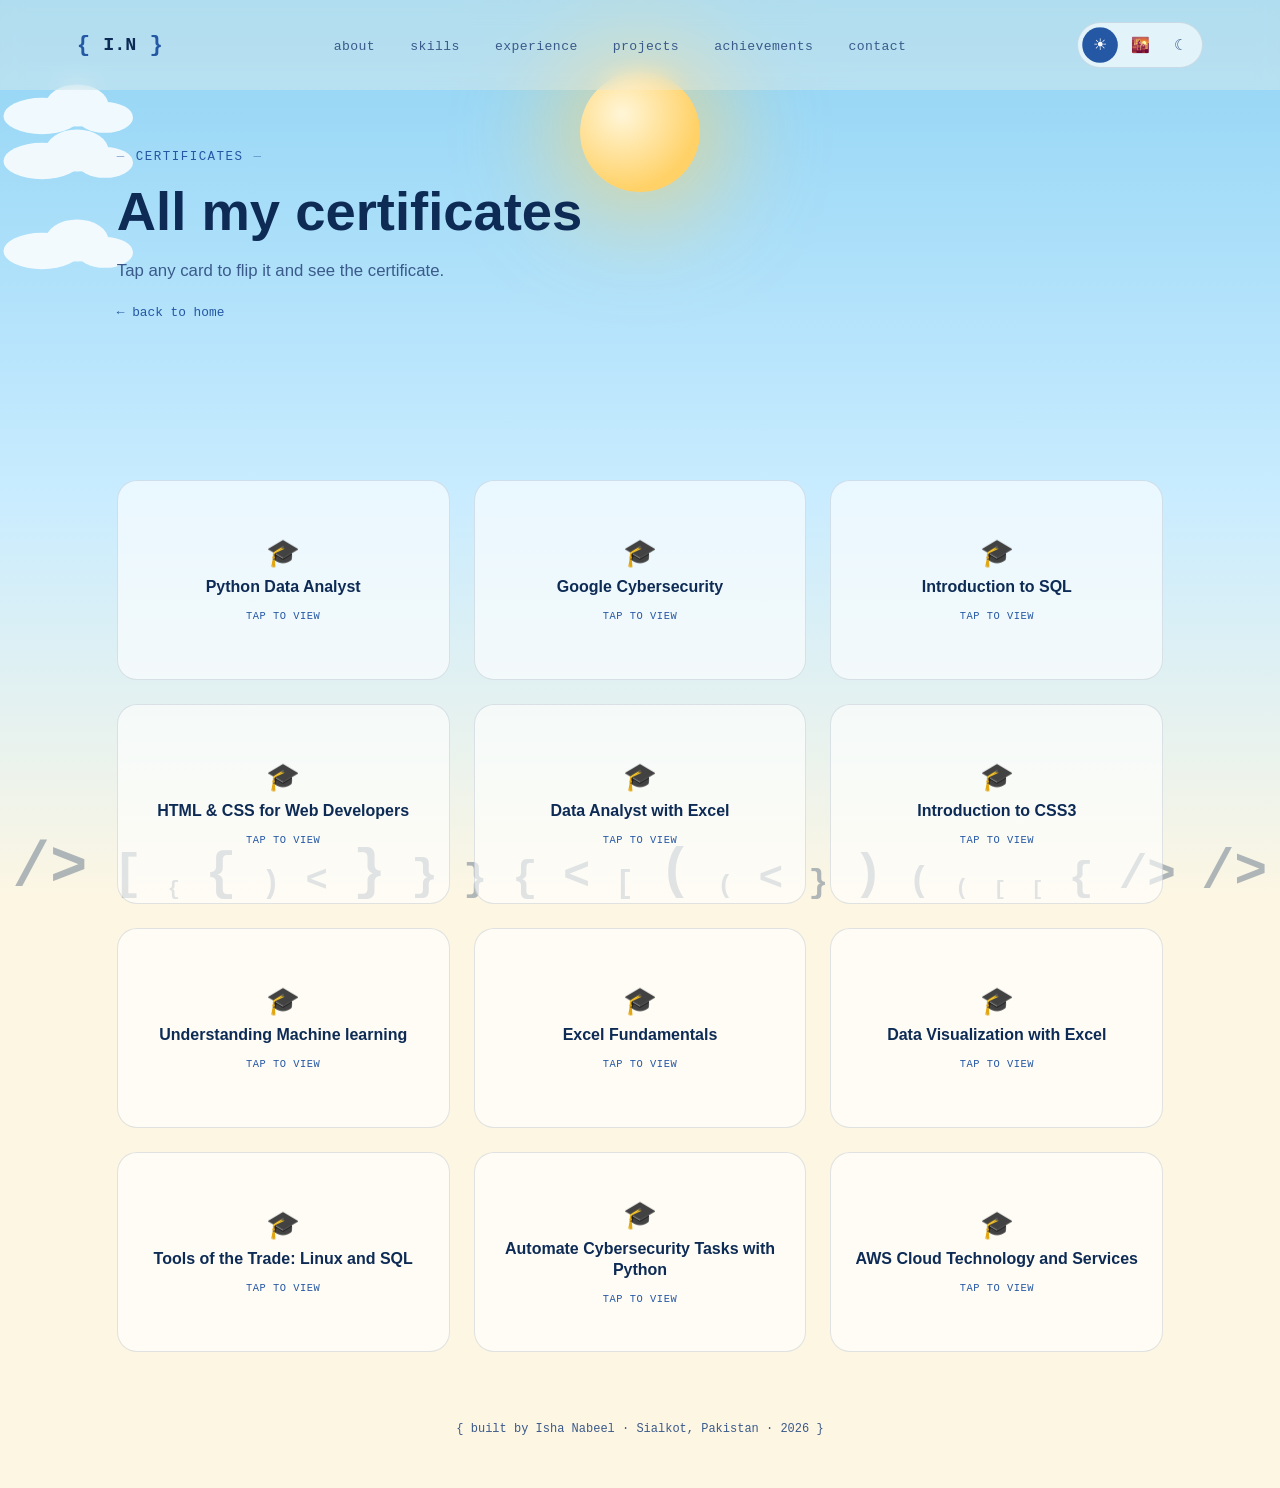
==== commit 7d464af4: "Fix image source for Python Data Analyst certificate" ====
--- a/certificates.html
+++ b/certificates.html
@@ -59,7 +59,7 @@
             <span class="flip-hint">tap to view</span>
           </div>
           <div class="flip-card-back">
-            <img src="assets/certificates/python data analyst.jpg" alt="Python Data Analyst certificate" onerror="this.style.display='none'; this.nextElementSibling.style.display='flex';">
+            <img src="assets/certificates/pythondataanalyst.jpg" alt="Python Data Analyst certificate" onerror="this.style.display='none'; this.nextElementSibling.style.display='flex';">
             <div class="img-placeholder">Add certificate<br><span>assets/certificates/python-data-analyst.jpg</span></div>
           </div>
         </div>
--- a/css/style.css
+++ b/css/style.css
@@ -33,6 +33,7 @@
   --sticky-bg:#CFE8FA;
   --sticky-text:#1B4E9B;
   --sticky-tape: rgba(255,255,255,0.6);
+  --sticky-label:#4A4D45;
     --badge-bg:#DCEBFF;
   --badge-border:#5B9EF2;
   --badge-text:#1B4E9B;
@@ -51,6 +52,7 @@
   --sticky-bg:#FCE1F0;
   --sticky-text:#9B1B5C;
   --sticky-tape: rgba(255,255,255,0.5);
+  --sticky-label:#6b4a5c;
   --badge-bg:#FCE1F0;
   --badge-border:#F27CB0;
   --badge-text:#9B1B5C;
@@ -69,6 +71,7 @@
   --sticky-bg:#b6bec82e;
   --sticky-text:#ffffff;
   --sticky-tape: rgba(166, 150, 150, 0.15);
+   --sticky-label:#B9C6E0;
   --badge-bg: rgba(168,200,232,0.12);
   --badge-border:#a8c8e8;
   --badge-text:#eaf1fb;
@@ -251,7 +254,8 @@
 .stat-lbl{
   font-family:var(--font-mono);
   font-size:13px;
-  color:#edeeec;
+  color: var(--sticky-label);
+  transition: color .8s ease;
 }
 
 /* ============ SKILLS ============ */
@@ -486,4 +490,4 @@
 
 @media (prefers-reduced-motion: reduce){
   *{ animation-duration:0.001ms !important; animation-iteration-count:1 !important; transition-duration:0.2s !important; }
-}+}
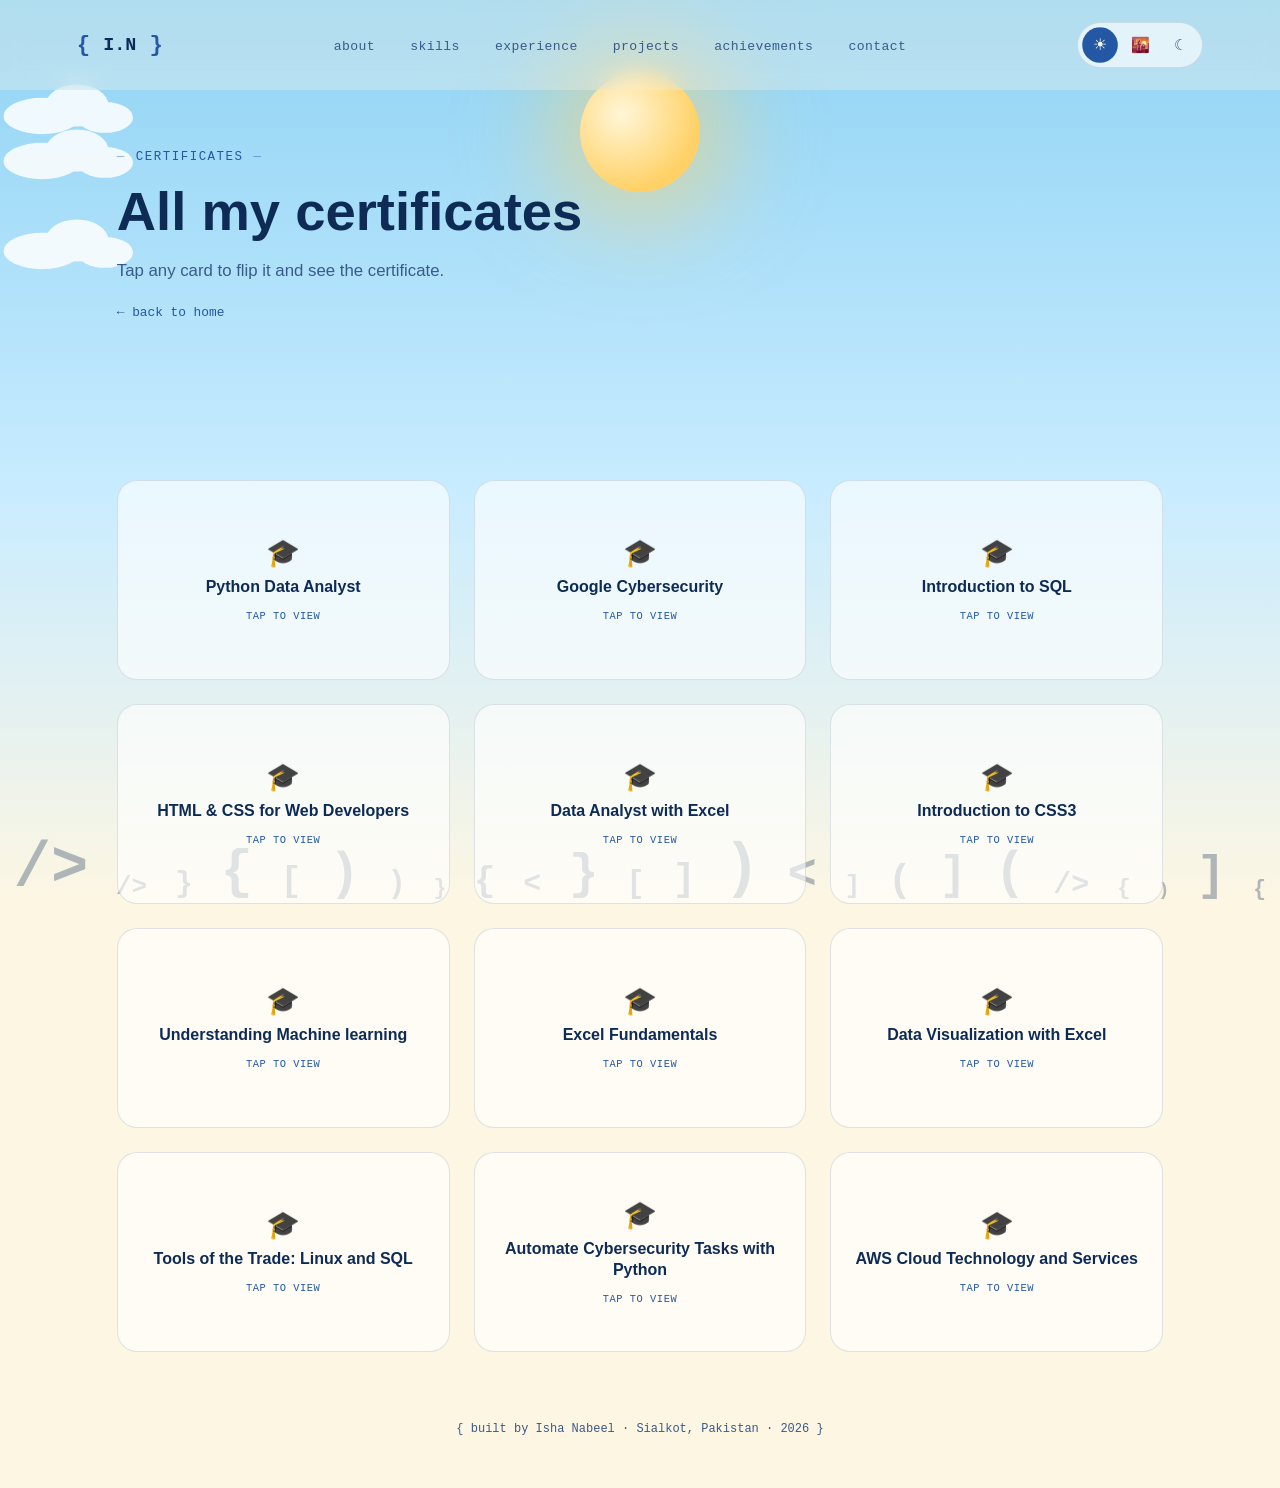
==== commit 5cb2ced5: "Fix image filename case in certificates.html" ====
--- a/certificates.html
+++ b/certificates.html
@@ -59,7 +59,7 @@
             <span class="flip-hint">tap to view</span>
           </div>
           <div class="flip-card-back">
-            <img src="assets/certificates/pythondataanalyst.jpg" alt="Python Data Analyst certificate" onerror="this.style.display='none'; this.nextElementSibling.style.display='flex';">
+            <img src="assets/certificates/Pythondataanalyst.jpg" alt="Python Data Analyst certificate" onerror="this.style.display='none'; this.nextElementSibling.style.display='flex';">
             <div class="img-placeholder">Add certificate<br><span>assets/certificates/python-data-analyst.jpg</span></div>
           </div>
         </div>
